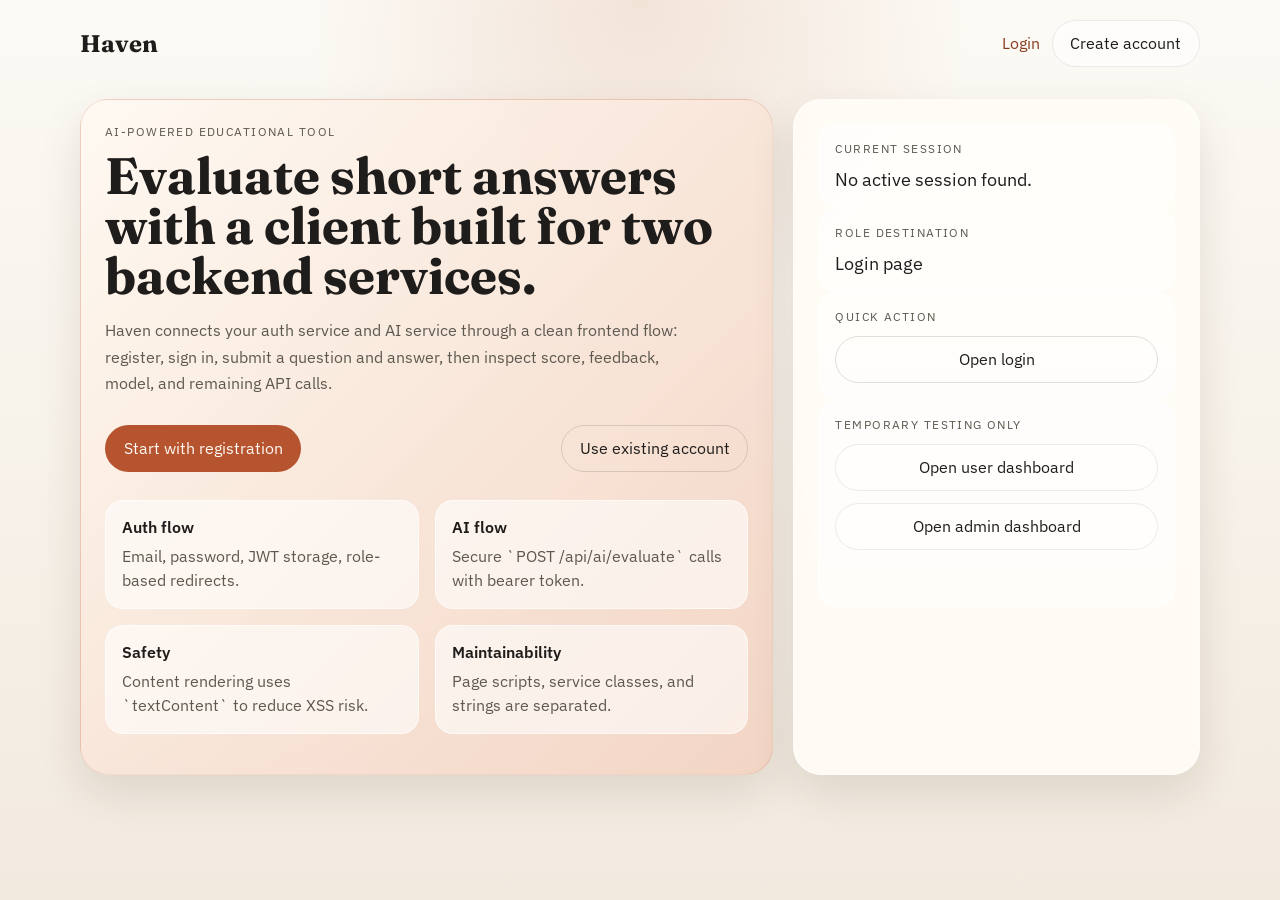
==== frontend/index.html @ cc597bbb "feat(frontend): add milestone 1 client pages and AI service integration" ====
<!DOCTYPE html>
<html lang="en">
<head>
  <meta charset="UTF-8">
  <meta name="viewport" content="width=device-width, initial-scale=1.0">
  <title>Haven | Answer Evaluator</title>
  <link rel="preconnect" href="https://fonts.googleapis.com">
  <link rel="preconnect" href="https://fonts.gstatic.com" crossorigin>
  <link href="https://fonts.googleapis.com/css2?family=Fraunces:opsz,wght@9..144,600;9..144,700&family=IBM+Plex+Sans:wght@400;500;600&display=swap" rel="stylesheet">
  <link rel="stylesheet" href="./assets/css/styles.css">
</head>
<body data-page="landing">
  <div class="page-shell">
    <header class="topbar">
      <a class="brand" href="./index.html">Haven</a>
      <nav class="topbar-nav">
        <a class="nav-link" href="./login.html">Login</a>
        <a class="button button-ghost" href="./register.html">Create account</a>
      </nav>
    </header>

    <main class="hero-layout">
      <section class="hero-copy card card-accent">
        <p class="eyebrow">AI-Powered Educational Tool</p>
        <h1>Evaluate short answers with a client built for two backend services.</h1>
        <p class="lead">
          Haven connects your auth service and AI service through a clean frontend flow:
          register, sign in, submit a question and answer, then inspect score, feedback,
          model, and remaining API calls.
        </p>

        <div class="cta-row">
          <a class="button" href="./register.html">Start with registration</a>
          <a class="button button-secondary" href="./login.html">Use existing account</a>
        </div>

        <dl class="hero-grid">
          <div>
            <dt>Auth flow</dt>
            <dd>Email, password, JWT storage, role-based redirects.</dd>
          </div>
          <div>
            <dt>AI flow</dt>
            <dd>Secure `POST /api/ai/evaluate` calls with bearer token.</dd>
          </div>
          <div>
            <dt>Safety</dt>
            <dd>Content rendering uses `textContent` to reduce XSS risk.</dd>
          </div>
          <div>
            <dt>Maintainability</dt>
            <dd>Page scripts, service classes, and strings are separated.</dd>
          </div>
        </dl>
      </section>

      <aside class="card card-panel status-panel">
        <div class="status-block">
          <p class="panel-label">Current session</p>
          <p id="sessionState" class="panel-value">Checking local session...</p>
        </div>
        <div class="status-block">
          <p class="panel-label">Role destination</p>
          <p id="sessionTarget" class="panel-value">Not signed in</p>
        </div>
        <div class="status-block">
          <p class="panel-label">Quick action</p>
          <a id="sessionAction" class="button button-secondary button-full" href="./login.html">Open login</a>
        </div>
        <div class="status-block">
          <p class="panel-label">Temporary Testing Only</p>
          <div class="dev-action-group">
            <button id="devUserButton" class="button button-ghost button-full" type="button">Open user dashboard</button>
            <button id="devAdminButton" class="button button-ghost button-full" type="button">Open admin dashboard</button>
          </div>
          <p id="devSessionMessage" class="feedback-message" aria-live="polite"></p>
        </div>
      </aside>
    </main>
  </div>

  <script type="module" src="./assets/js/pages/landing-page.js"></script>
</body>
</html>
---- frontend/assets/css/styles.css ----
:root {
  --bg: #f4efe5;
  --bg-strong: radial-gradient(circle at top, rgba(199, 124, 84, 0.18), transparent 30%),
    linear-gradient(180deg, #fcfaf5 0%, #f2eadf 100%);
  --surface: rgba(255, 252, 246, 0.92);
  --surface-strong: #fffdf8;
  --panel: #1b2f2b;
  --text: #1f1d1b;
  --muted: #5d594f;
  --line: rgba(31, 29, 27, 0.14);
  --accent: #b6542f;
  --accent-dark: #8a3c1d;
  --accent-soft: #f1d3c3;
  --success: #275d46;
  --danger: #9a352a;
  --shadow: 0 18px 44px rgba(66, 42, 22, 0.12);
  --radius-lg: 28px;
  --radius-md: 18px;
  --radius-sm: 12px;
}

* {
  box-sizing: border-box;
}

html {
  min-height: 100%;
}

body {
  margin: 0;
  min-height: 100vh;
  background: var(--bg-strong);
  color: var(--text);
  font-family: "IBM Plex Sans", sans-serif;
}

a {
  color: inherit;
}

button,
input,
select,
textarea {
  font: inherit;
}

.page-shell {
  width: min(1120px, calc(100% - 2rem));
  margin: 0 auto;
  padding: 1.25rem 0 3rem;
}

.topbar {
  display: flex;
  align-items: center;
  justify-content: space-between;
  gap: 1rem;
  margin-bottom: 2rem;
}

.topbar-nav {
  display: flex;
  align-items: center;
  gap: 0.75rem;
  flex-wrap: wrap;
}

.brand,
.hero-copy h1,
.intro-panel h1,
.dashboard-summary h1,
.section-heading h2 {
  font-family: "Fraunces", serif;
}

.brand {
  font-size: 1.5rem;
  text-decoration: none;
  font-weight: 700;
}

.nav-link,
.helper-copy a {
  color: var(--accent-dark);
  text-decoration: none;
}

.nav-pill {
  padding: 0.55rem 0.9rem;
  border-radius: 999px;
  background: rgba(255, 253, 248, 0.72);
  border: 1px solid var(--line);
  color: var(--muted);
}

.card {
  border-radius: var(--radius-lg);
  box-shadow: var(--shadow);
}

.card-accent {
  background:
    linear-gradient(135deg, rgba(255, 249, 241, 0.94) 0%, rgba(242, 211, 195, 0.96) 100%);
  border: 1px solid rgba(182, 84, 47, 0.16);
}

.card-panel {
  background: var(--surface);
  border: 1px solid rgba(255, 255, 255, 0.6);
}

.hero-layout,
.auth-layout,
.dashboard-layout {
  display: grid;
  gap: 1.25rem;
}

.hero-layout {
  grid-template-columns: 1.45fr 0.85fr;
  align-items: stretch;
}

.auth-layout {
  grid-template-columns: 1fr 1fr;
  align-items: start;
}

.dashboard-layout {
  grid-template-columns: repeat(12, 1fr);
}

.hero-copy,
.intro-panel,
.dashboard-summary,
.status-panel,
.form-panel,
.evaluator-panel,
.output-panel,
.admin-panel {
  padding: 1.5rem;
}

.dashboard-summary {
  grid-column: span 12;
}

.evaluator-panel,
.admin-panel {
  grid-column: span 7;
}

.output-panel {
  grid-column: span 5;
}

.eyebrow,
.panel-label {
  text-transform: uppercase;
  letter-spacing: 0.12em;
  font-size: 0.74rem;
  color: var(--muted);
  margin: 0 0 0.75rem;
}

h1,
h2,
p {
  margin-top: 0;
}

h1 {
  font-size: clamp(2.2rem, 4vw, 4rem);
  line-height: 0.98;
  margin-bottom: 1rem;
}

h2 {
  font-size: 1.6rem;
  margin-bottom: 0;
}

.lead {
  color: var(--muted);
  max-width: 58ch;
  line-height: 1.65;
}

.cta-row,
.section-heading {
  display: flex;
  align-items: center;
  justify-content: space-between;
  gap: 0.85rem;
  flex-wrap: wrap;
}

.cta-row {
  margin: 1.75rem 0;
}

.hero-grid,
.metrics-grid,
.result-grid {
  display: grid;
  gap: 1rem;
}

.hero-grid {
  grid-template-columns: repeat(2, minmax(0, 1fr));
}

.hero-grid div,
.metric-card,
.result-grid div,
.status-block {
  background: rgba(255, 255, 255, 0.58);
  border: 1px solid rgba(255, 255, 255, 0.6);
  border-radius: var(--radius-md);
  padding: 1rem;
}

.dev-action-group {
  display: grid;
  gap: 0.75rem;
}

.hero-grid dt,
.metric-card dt,
.result-grid dt {
  font-weight: 600;
  margin-bottom: 0.45rem;
}

.hero-grid dd,
.metric-card dd,
.result-grid dd {
  margin: 0;
  color: var(--muted);
  line-height: 1.5;
}

.panel-value {
  margin: 0;
  font-size: 1.1rem;
}

.button {
  display: inline-flex;
  align-items: center;
  justify-content: center;
  min-height: 44px;
  padding: 0.78rem 1.1rem;
  border-radius: 999px;
  border: 1px solid transparent;
  background: var(--accent);
  color: #fffaf5;
  text-decoration: none;
  cursor: pointer;
  transition: transform 160ms ease, background 160ms ease, border-color 160ms ease;
}

.button:hover,
.button:focus-visible {
  background: var(--accent-dark);
  transform: translateY(-1px);
}

.button-secondary {
  background: transparent;
  color: var(--text);
  border-color: var(--line);
}

.button-secondary:hover,
.button-secondary:focus-visible {
  border-color: rgba(182, 84, 47, 0.35);
  background: rgba(255, 255, 255, 0.68);
}

.button-ghost {
  background: rgba(255, 255, 255, 0.55);
  color: var(--text);
  border-color: rgba(31, 29, 27, 0.08);
}

.button-full {
  width: 100%;
}

.form-stack {
  display: grid;
  gap: 1rem;
}

.field {
  display: grid;
  gap: 0.5rem;
}

.field span {
  font-weight: 600;
}

.field input,
.field select,
.field textarea {
  width: 100%;
  border: 1px solid var(--line);
  border-radius: var(--radius-sm);
  padding: 0.9rem 1rem;
  background: var(--surface-strong);
  color: var(--text);
}

.field textarea {
  resize: vertical;
  min-height: 120px;
}

.field input:focus,
.field select:focus,
.field textarea:focus,
.button:focus-visible,
.nav-link:focus-visible,
.helper-copy a:focus-visible {
  outline: 2px solid rgba(182, 84, 47, 0.45);
  outline-offset: 2px;
}

.feedback-message {
  min-height: 1.5rem;
  margin: 1rem 0 0;
  color: var(--muted);
}

.feedback-message[data-state="success"] {
  color: var(--success);
}

.feedback-message[data-state="error"] {
  color: var(--danger);
}

.helper-copy {
  margin-top: 1rem;
  color: var(--muted);
}

.table-wrap {
  overflow-x: auto;
}

.data-table {
  width: 100%;
  border-collapse: collapse;
}

.data-table th,
.data-table td {
  text-align: left;
  padding: 0.95rem 0.8rem;
  border-bottom: 1px solid var(--line);
}

.data-table thead th {
  font-size: 0.85rem;
  color: var(--muted);
  text-transform: uppercase;
  letter-spacing: 0.08em;
}

@media (max-width: 920px) {
  .hero-layout,
  .auth-layout {
    grid-template-columns: 1fr;
  }

  .evaluator-panel,
  .output-panel,
  .admin-panel {
    grid-column: span 12;
  }
}

@media (max-width: 640px) {
  .page-shell {
    width: min(100% - 1rem, 1120px);
  }

  .topbar {
    flex-direction: column;
    align-items: flex-start;
  }

  .hero-grid,
  .metrics-grid,
  .result-grid {
    grid-template-columns: 1fr;
  }

  h1 {
    font-size: 2.2rem;
  }
}
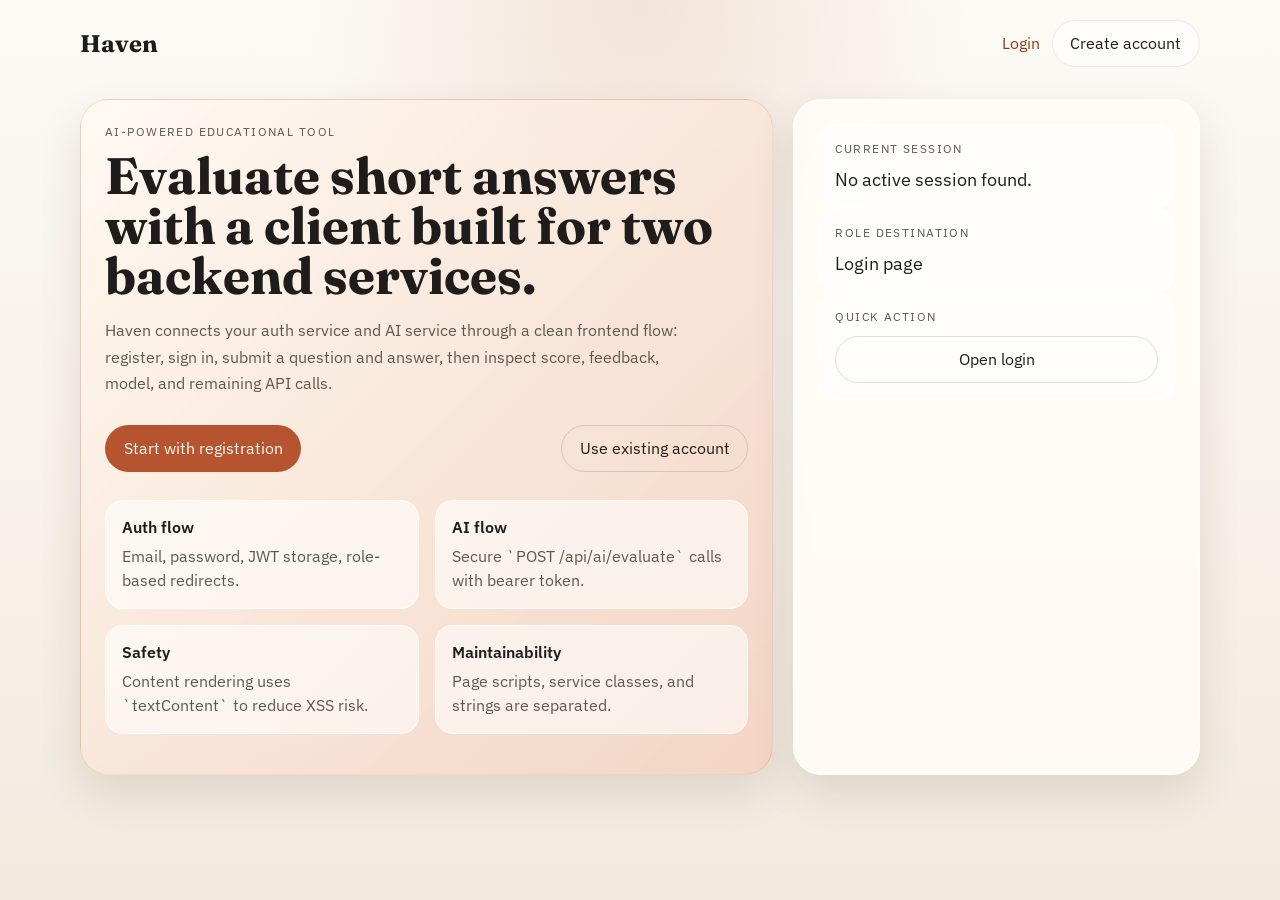
==== commit f7a0f62c: "feat(frontend): connect signup/signin flow to auth service" ====
--- a/frontend/index.html
+++ b/frontend/index.html
@@ -67,14 +67,6 @@
           <p class="panel-label">Quick action</p>
           <a id="sessionAction" class="button button-secondary button-full" href="./login.html">Open login</a>
         </div>
-        <div class="status-block">
-          <p class="panel-label">Temporary Testing Only</p>
-          <div class="dev-action-group">
-            <button id="devUserButton" class="button button-ghost button-full" type="button">Open user dashboard</button>
-            <button id="devAdminButton" class="button button-ghost button-full" type="button">Open admin dashboard</button>
-          </div>
-          <p id="devSessionMessage" class="feedback-message" aria-live="polite"></p>
-        </div>
       </aside>
     </main>
   </div>
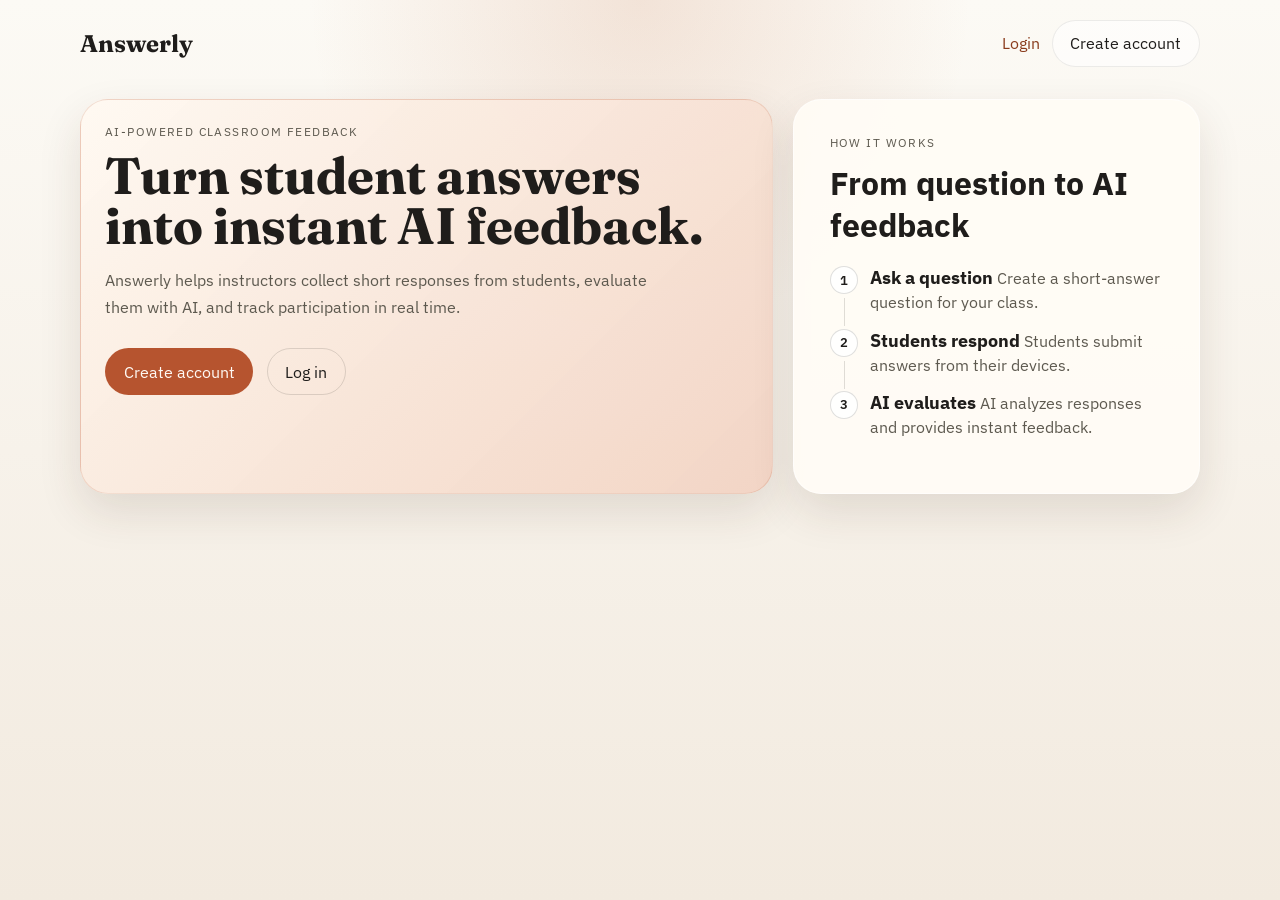
==== commit 312478c9: "add validation check on sign-in/up page" ====
--- a/frontend/index.html
+++ b/frontend/index.html
@@ -1,76 +1,156 @@
 <!DOCTYPE html>
 <html lang="en">
+
 <head>
   <meta charset="UTF-8">
   <meta name="viewport" content="width=device-width, initial-scale=1.0">
-  <title>Haven | Answer Evaluator</title>
+
+  <title>Answerly | AI Classroom Feedback</title>
+
   <link rel="preconnect" href="https://fonts.googleapis.com">
   <link rel="preconnect" href="https://fonts.gstatic.com" crossorigin>
-  <link href="https://fonts.googleapis.com/css2?family=Fraunces:opsz,wght@9..144,600;9..144,700&family=IBM+Plex+Sans:wght@400;500;600&display=swap" rel="stylesheet">
+
+  <link
+    href="https://fonts.googleapis.com/css2?family=Fraunces:opsz,wght@9..144,600;9..144,700&family=IBM+Plex+Sans:wght@400;500;600&display=swap"
+    rel="stylesheet">
+
   <link rel="stylesheet" href="./assets/css/styles.css">
 </head>
+
+
 <body data-page="landing">
+
   <div class="page-shell">
+
+
     <header class="topbar">
-      <a class="brand" href="./index.html">Haven</a>
+      <a class="brand" href="./index.html">Answerly</a>
+
       <nav class="topbar-nav">
         <a class="nav-link" href="./login.html">Login</a>
         <a class="button button-ghost" href="./register.html">Create account</a>
       </nav>
     </header>
 
+
+
+    <!-- HERO SECTION -->
+
     <main class="hero-layout">
+
+
       <section class="hero-copy card card-accent">
-        <p class="eyebrow">AI-Powered Educational Tool</p>
-        <h1>Evaluate short answers with a client built for two backend services.</h1>
+
+        <p class="eyebrow">AI-POWERED CLASSROOM FEEDBACK</p>
+
+        <h1>Turn student answers into instant AI feedback.</h1>
+
         <p class="lead">
-          Haven connects your auth service and AI service through a clean frontend flow:
-          register, sign in, submit a question and answer, then inspect score, feedback,
-          model, and remaining API calls.
+          Answerly helps instructors collect short responses from students,
+          evaluate them with AI, and track participation in real time.
         </p>
 
         <div class="cta-row">
-          <a class="button" href="./register.html">Start with registration</a>
-          <a class="button button-secondary" href="./login.html">Use existing account</a>
+          <a class="button" href="./register.html">Create account</a>
+          <a class="button button-secondary" href="./login.html">Log in</a>
         </div>
 
-        <dl class="hero-grid">
-          <div>
-            <dt>Auth flow</dt>
-            <dd>Email, password, JWT storage, role-based redirects.</dd>
-          </div>
-          <div>
-            <dt>AI flow</dt>
-            <dd>Secure `POST /api/ai/evaluate` calls with bearer token.</dd>
-          </div>
-          <div>
-            <dt>Safety</dt>
-            <dd>Content rendering uses `textContent` to reduce XSS risk.</dd>
-          </div>
-          <div>
-            <dt>Maintainability</dt>
-            <dd>Page scripts, service classes, and strings are separated.</dd>
-          </div>
-        </dl>
       </section>
 
+
+
+      <!-- RIGHT SIDE CARD -->
+
       <aside class="card card-panel status-panel">
-        <div class="status-block">
-          <p class="panel-label">Current session</p>
-          <p id="sessionState" class="panel-value">Checking local session...</p>
-        </div>
-        <div class="status-block">
-          <p class="panel-label">Role destination</p>
-          <p id="sessionTarget" class="panel-value">Not signed in</p>
-        </div>
-        <div class="status-block">
+
+        <p class="eyebrow">HOW IT WORKS</p>
+
+        <h2 class="panel-title">From question to AI feedback</h2>
+
+        <ol class="steps-list">
+
+          <li>
+            <div class="step-badge">1</div>
+            <div class="step-body">
+              <span class="step-label">Ask a question</span>
+              <span class="step-copy">Create a short-answer question for your class.</span>
+            </div>
+          </li>
+
+          <li>
+            <div class="step-badge">2</div>
+            <div class="step-body">
+              <span class="step-label">Students respond</span>
+              <span class="step-copy">Students submit answers from their devices.</span>
+            </div>
+          </li>
+
+          <li>
+            <div class="step-badge">3</div>
+            <div class="step-body">
+              <span class="step-label">AI evaluates</span>
+              <span class="step-copy">AI analyzes responses and provides instant feedback.</span>
+            </div>
+          </li>
+
+        </ol>
+
+
+        <!-- <div class="status-block">
           <p class="panel-label">Quick action</p>
-          <a id="sessionAction" class="button button-secondary button-full" href="./login.html">Open login</a>
-        </div>
+          <a id="sessionAction" class="button button-secondary button-full" href="./login.html">
+            Get started
+          </a>
+        </div> -->
+
       </aside>
+
     </main>
+
+
+
+    <!-- FEATURE CARDS -->
+
+    <!-- <section class="hero-grid">
+
+      <div class="card card-panel feature-card">
+        <dt>For instructors</dt>
+        <dd>
+          Create questions, invite students, and monitor classroom engagement
+          from a simple dashboard.
+        </dd>
+      </div>
+
+      <div class="card card-panel feature-card">
+        <dt>For students</dt>
+        <dd>
+          Submit short answers and receive instant AI-powered feedback and scores.
+        </dd>
+      </div>
+
+      <div class="card card-panel feature-card">
+        <dt>Secure by default</dt>
+        <dd>
+          User data and passwords are protected with modern security practices.
+        </dd>
+      </div>
+
+      <div class="card card-panel feature-card">
+        <dt>Built to scale</dt>
+        <dd>
+          Designed with a modular architecture that allows the platform
+          to grow with your classroom.
+        </dd>
+      </div>
+
+    </section> -->
+
+
+
   </div>
 
   <script type="module" src="./assets/js/pages/landing-page.js"></script>
+
 </body>
-</html>
+
+</html>
--- a/frontend/assets/css/styles.css
+++ b/frontend/assets/css/styles.css
@@ -192,7 +192,7 @@
 .section-heading {
   display: flex;
   align-items: center;
-  justify-content: space-between;
+  justify-content: space-flex-start;
   gap: 0.85rem;
   flex-wrap: wrap;
 }
@@ -292,7 +292,7 @@
 
 .form-stack {
   display: grid;
-  gap: 1rem;
+  gap: 0.4rem;
 }
 
 .field {
@@ -331,8 +331,8 @@
 }
 
 .feedback-message {
-  min-height: 1.5rem;
-  margin: 1rem 0 0;
+  min-height: 0.6rem;
+  margin: 0.1rem 0 0;
   color: var(--muted);
 }
 
@@ -347,6 +347,18 @@
 .helper-copy {
   margin-top: 1rem;
   color: var(--muted);
+}
+
+.field-error{
+  min-height:0;
+  margin:0;
+  font-size:.85rem;
+  color:var(--danger);
+}
+
+.field-error:not(:empty){
+  min-height:0.2rem;
+  margin:0.01rem 0 0;
 }
 
 .table-wrap {
@@ -372,6 +384,84 @@
   letter-spacing: 0.08em;
 }
 
+.status-panel {
+  background: var(--surface);
+  border-radius: var(--radius-lg);
+  box-shadow: 0 18px 44px rgba(66,42,22,0.12);
+  padding: 2.2rem 2.2rem 1.6rem 2.2rem;
+  border: 1px solid rgba(255,255,255,0.6);
+}
+
+.status-panel h2 {
+  font-size: 2rem;
+  font-weight: 700;
+  margin-bottom: 1.2rem;
+}
+
+.steps-list {
+  list-style: none;
+  padding: 0;
+  margin: 1.25rem 0 1.75rem;
+  display: grid;
+  gap: .9rem;
+}
+
+.steps-list li {
+  display: grid;
+  grid-template-columns: auto 1fr;
+  gap: .55rem .75rem;
+  align-items: flex-start;
+  position: relative;
+}
+
+.steps-list li:not(:last-child)::after {
+  content: "";
+  position: absolute;
+  left: 14px;
+  top: 32px;
+  bottom: -12px;
+  width: 1px;
+  background: var(--line);
+}
+
+.step-badge {
+  width: 28px;
+  height: 28px;
+  border-radius: 999px;
+  border: 1px solid var(--line);
+  background: rgba(255,255,255,.9);
+  display: inline-flex;
+  align-items: center;
+  justify-content: center;
+  font-weight: 600;
+  font-size: .8rem;
+}
+
+.step-label {
+  font-weight: 700;
+  font-size: 1.1rem;
+}
+
+.step-copy {
+  color: var(--muted);
+  line-height: 1.5;
+}
+
+.status-block {
+  background: rgba(255,255,255,0.58);
+  border-radius: var(--radius-md);
+  padding: 1.2rem 1.5rem;
+  margin-top: 2rem;
+}
+
+.status-block .panel-label {
+  text-transform: uppercase;
+  letter-spacing: .12em;
+  font-size: .85rem;
+  color: var(--muted);
+  margin-bottom: .7rem;
+}
+
 @media (max-width: 920px) {
   .hero-layout,
   .auth-layout {
